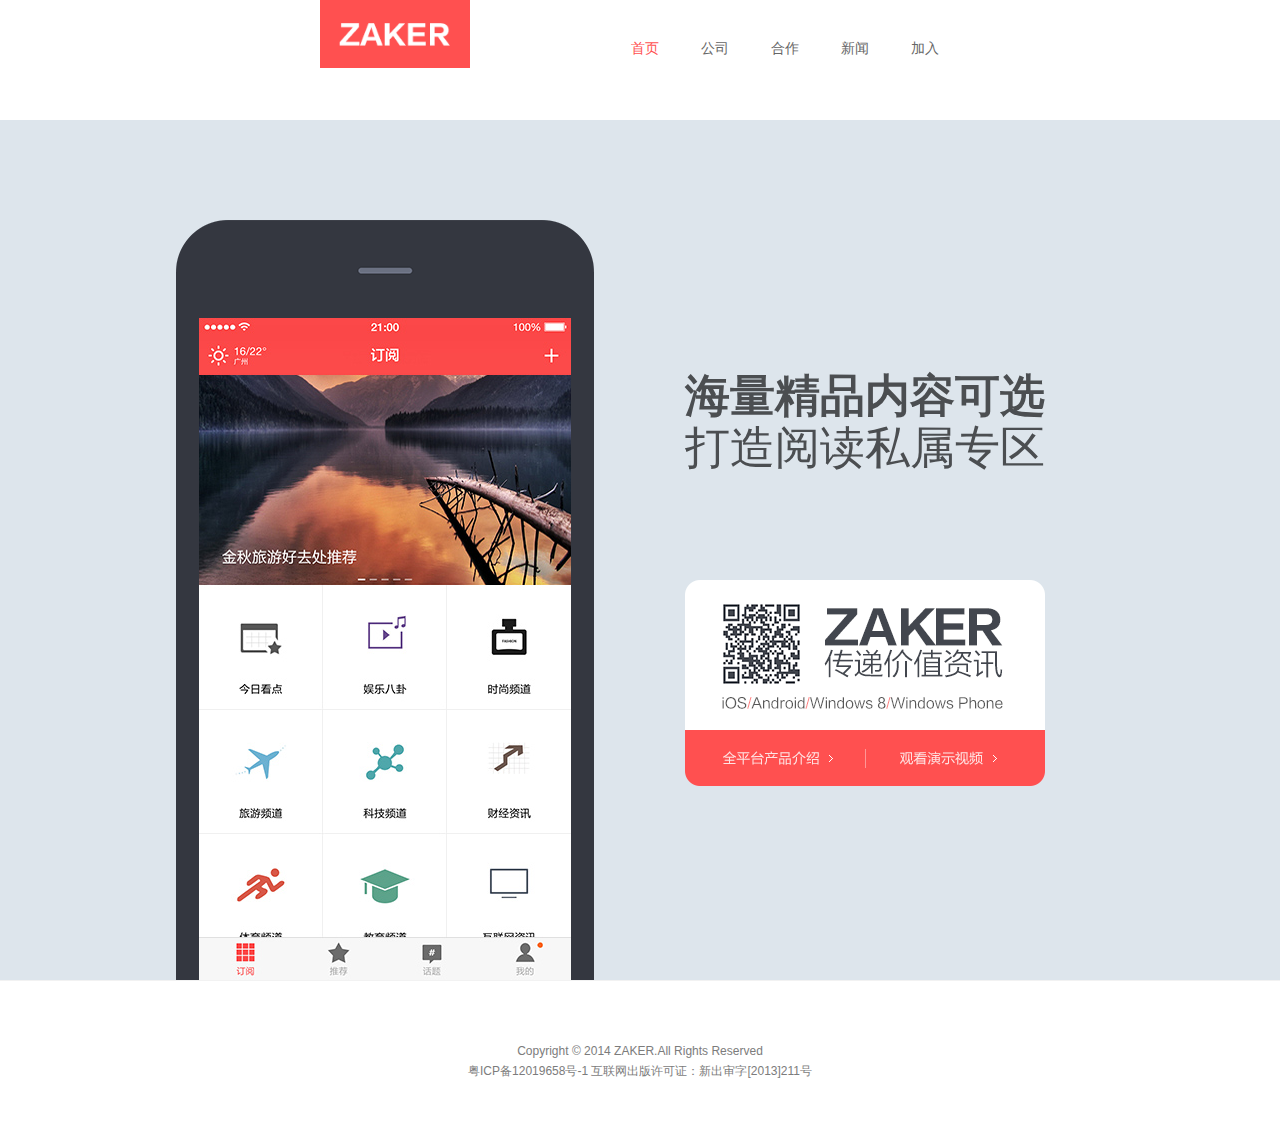
==== hijobs-web/src/main/webapp/index.html @ 9982a7dc "++" ====
<!DOCTYPE html PUBLIC "-//W3C//DTD XHTML 1.0 Transitional//EN" "http://www.w3.org/TR/xhtml1/DTD/xhtml1-transitional.dtd">
<html xmlns="http://www.w3.org/1999/xhtml">
<head>
<meta http-equiv="Content-Type" content="text/html; charset=utf-8" />
<meta http-equiv="X-UA-Compatible" content="IE=edge">
<meta name="renderer" content="webkit">
<title>ZAKER</title>
<meta name="keywords" content="zaker,ZAKER,iPhone软件,iPhone客户端,android软件,wp7软件" />
<meta name="description" content="ZAKER是国内较受欢迎的互动分享和个性化定制的移动阅读平台。它将资讯、博客、报纸、杂志、微信、图片等众多内容，按照用户意愿聚合到一起，实现深度个性化定制。ZAKER具有强大的互动分享功能，可将任何内容通过微博、微信、邮件、短信等转发分享。" /> 
<link href="css/bootstrap.min.css" rel="stylesheet" type="text/css" />
<link href="css/new_style.css" rel="stylesheet" type="text/css" />
<script src="js/jquery-1.10.2.min.js"></script>
<script src="js/bootstrap.min.js"></script>
<script src="js/html5.js"></script>
<script src="js/respond.js"></script>
<script src="js/homepage.js"></script>
<script src="js/video_play.js"></script>
</head>
<body>
<!--导航条-->
	<div id="navigator">
		<div id="navigator_inner">
			<a href="index.html"><img id="logo_img" src="images/new/homepage/LOGO.png" /></a>
			<ul id="na_ul">
				<li class="active_title"><a href="index.html"><span>首页</span></a></li>
				<li><a href="about.html"><span>公司</span></a></li>
				<li><a href="contact.html"><span>合作</span></a></li>
				<li><a href="news.html"><span>新闻</span></a></li>
				<li><a href="job.php.htm"><span>加入</span></a></li>
			</ul>
		</div>
	</div>
<!--正文-->
	<div class="container-fluid">
		<div class="row" id="homepage_main">
		<div class="" id="main_div">
			<div class="row">
				<div class="col-xs-6">
					<div id="pics_div" class="carousel slide pics_div">
						<div class="carousel-inner" role="listbox">
						    <div class="item active">
						      <img src="images/new/homepage/show_1.jpg" />
						    </div>
						    <div class="item">
						      <img src="images/new/homepage/show_3.jpg" />
						    </div>
						    <div class="item">
						      <img src="images/new/homepage/show_2.jpg" />
						    </div>
						</div>
					</div>
				</div>
				<div class="col-xs-6">
					<div id="word_div" class="carousel slide word_div">
						<div class="carousel-inner" role="listbox">
						    <div class="item active">
						      <span class="show_title_b">海量精品内容可选</span>
						      <br />
						      <span class="show_title_n">打造阅读私属专区</span>
						    </div>
						    <div class="item">
						      <span class="show_title_b">精美杂志式排版</span>
						      <br />
						      <span class="show_title_n">赏心悦目</span>
						    </div>
						    <div class="item">
						      <span class="show_title_b">精彩话题深入互动</span>
						      <br />
						      <span class="show_title_n">个性意见随意表达</span>
						    </div>

						</div>
					</div>
					<div class="erweima">
						<img src="images/new/homepage/erweima.png" />
						<div>
							<a href="support.html"><img src="images/new/homepage/view_support.png" id="homepage_support" /></a><img src="images/new/homepage/view_video.png" id="homepage_video" data-src="../static.youku.com/v1.0.0423/v/swf/fi000001.swf-videoids=xodqymdyxmzy0&embedid=mti1ljk4ljeyos42ngiymta1mtuzndecd3d3lm15emfrzxiuy29tai9pbmrlec5odg1s&wd=&vext=pid=&emb=mti1ljk4ljeyos42ngiymta1mtuzndecd3d3lm15emfrzxiuy29tai9pbmrlec5odg1s&bc=&type=0" data-toggle="modal" data-target="#myModal" />
						</div>
					</div>
				</div>
			</div>
		</div>
		</div>
	</div>
	<!-- Modal -->
	<div class="modal fade" id="myModal" tabindex="-1" role="dialog" data-backdrop="static" aria-labelledby="myModalLabel" aria-hidden="true">
	  <div class="modal-dialog">
	    <div class="modal-content">
	      <div class="modal-header">
	        <button type="button" class="close" data-dismiss="modal"><span aria-hidden="true">&times;</span><span class="sr-only">Close</span></button>
	        <h4 class="modal-title" id="myModalLabel">　 　</h4>
	      </div>
	      <div class="modal-body">
	      	<div id="video_play"></div>
	      </div>
	    </div>
	  </div>
	</div>
<!--底部-->
	<div id="footer">
		<div id="footer_inner">
			<span>Copyright © 2014 ZAKER.All Rights Reserved</span>
			<br />
			<a href="http://www.miitbeian.gov.cn/publish/query/indexFirst.action" target="_blank">粤ICP备12019658号-1</a> 互联网出版许可证：<a href="http://www.gapp.gov.cn/zongshu/serviceContent1.shtml?ID=11037" target="_blank">新出审字[2013]211号</a>
		</div>
	</div>

</body>
</html>
---- hijobs-web/src/main/webapp/css/new_style.css ----
/*
 * 初始化
 */
html, body, ul, li, ol, dl, dd, dt, p, h1, h2, h3, h4, h5, h6, form, fieldset, legend, img { margin:0; padding:0; }
fieldset, img { border:none; }
img{display: block;border:0;}
address, caption, cite, code, dfn, th, var { font-style:normal; font-weight:normal; }
ul, ol { list-style:none; }
input { padding-top:0; padding-bottom:0; font-family: "Microsoft YaHei","SimSun","宋体";}
input::-moz-focus-inner { border:none; padding:0; }
select, input { vertical-align:middle; }
select, input, textarea { font-size:12px; margin:0; }
input[type="text"], input[type="password"], textarea { outline-style:none; -webkit-appearance:none; }
textarea { resize:none; }
table { border-collapse:collapse; }
body {min-width:960px; color:#4a4a4a; font:14px "Microsoft YaHei","SimSun","宋体","Arial Narrow",HELVETICA; background:#fff;/* overflow-y:scroll;*/ }
a { color:#666; text-decoration:none; }
a:visited { color:#666; }
a:hover, a:active, a:focus { color:#55c5f3; text-decoration:none; }

/*通用属性*/
.hidden{visibility:hidden;}
#main_div{width:960px;margin:0 auto;}


/*
 * css设置
 */

/* 导航栏 */
#navigator{height:120px;background:#FFF;color:RGB(74,74,74);}
#navigator_inner{ margin: 0 auto; width: 50%; position: relative; }
#na_ul{position:absolute;right:0px;top:0px;height:80px;list-style:none;}
#na_ul li{float:left;width:70px;cursor:pointer;text-align:center;overflow:hidden;margin-top:40px;}
#na_ul li span{/*border-right:1px dashed RGB(190,190,190);*/display:block;}
#na_ul li span.lastTitle{border:none;}
#logo_img{position: absolute;width:150px;}

.active_title span{color:#ff5050;}
.active_title a{color:#ff5050;}

/*底部*/
#footer_inner{font-size:12px;color:RGB(124,124,124);line-height:20px;text-align:center;margin:0 auto;padding:60px 0;border-top:1px solid RGB(242,242,242);}
#footer_inner a{color:RGB(124,124,124);}
/*首页*/
#homepage_main{background-color:RGB(221,229,236);padding-top:100px;}
.pics_div{position: relative;width:418px;height:760px;margin:0 auto;background:url("../images/new/homepage/phone.png")/*tpa=http://www.myzaker.com/images/new/homepage/phone.png*/ left top no-repeat;}
.pics_div .carousel-inner{position: absolute;bottom:0;left:23px;width: initial;width: auto;}
.pics_div .carousel-inner div{float:left;}

.word_div{display: table;margin:0 auto;margin-top:150px; width: 400px; text-align: center; }
.show_title_b,.show_title_n{font-size:45px;color:RGB(75,78,81);line-height: 52px;}
.show_title_b{font-weight: bold;}

#main_div .row{width:100%;}

.erweima{text-align: center;margin-top:106px;}
.erweima img{display: inline-block;*display: inline; *zoom: 1; }

.word_div .carousel-inner>.item.active.left{
	-webkit-transition: opacity 0.6s ease-in-out;
	-moz-transition: opacity 0.6s ease-in-out;
	-o-transition: opacity 0.6s ease-in-out;
	-ms-transition: opacity 0.6s ease-in-out;
	transition: opacity 0.6s ease-in-out;

	-webkit-transition: none;
	-moz-transition: none;
	-o-transition: none;
	-ms-transition: none;
	transition: none;

	left:0;
	opacity:0;
	
	-webkit-transform:none;
	-moz-transform:none;
	-o-transform:none;
	-ms-transform:none;
	transform:none;
	
}

.carousel-inner>.item.active,.carousel-inner>.item.next,.carousel-inner>.item.left{
	
	-webkit-transition: none;
	-moz-transition: none;
	-o-transition: none;
	-ms-transition: none;
	transition: none;
	
	-webkit-transform:none;
	-moz-transform:none;
	-o-transform:none;
	-ms-transform:none;
	transform:none;
}

#homepage_video{
	cursor:pointer;
}
#homepage_support{
	cursor:pointer;
}

/*公司(about)正文*/
#about_main{background-color:#FFF;}
#about_main_inner{ margin: 0 auto;width:960px; position: relative; }

#about_banner img{width:100%}

.about_content{position: relative;width:100%;margin:0 auto;margin-top:50px;}

.about_content_left{padding:0 60px 0 84px;vertical-align: top;display: inline-block;*display: inline; *zoom: 1; font-size:30px;line-height:30px;*line-height:normal;color:#ff5050;}
.about_content_right{display: inline-block;*display: inline; *zoom: 1; width:590px;}
.about_content_s{margin-bottom:26px;}

.about_address a{color:#55c5f3;cursor: pointer;}

.glory_container{width:860px;margin:50px 0;margin-left:84px;}
.glory_half_l,.glory_half_r{width:49%;position: relative;display: inline-block;*display: inline; *zoom: 1; vertical-align: top;}
/*.glory_half_l{border-right:1px solid #e1e1e1;}*/
.glory_half_r{border-left:1px solid #e1e1e1;left:-1px;}

.glory_part{margin-top:120px;}
.glory_top{margin-top:0;}
.glory_year{color:#4a4a4a;margin-bottom:10px;padding-left:0;font-weight:bold;}
.glory_content{min-width:0;max-width:none;display:block;padding:0 30px 30px 0;width:auto;}

.glory_half_r>div>.about_content_left,.glory_half_r>div>.glory_content{padding-left:30px;}
.glory_content>div{border-bottom:1px solid rgb(255,80,80);padding-bottom:30px;margin:0;}
.glory_content>div>span{display:inline-block;*display: inline; *zoom: 1; margin-bottom:15px;}

/* 合作 */
#contact_main_div{width:640px;margin:0 auto;}
.cooperate_img_logos{padding:0;}
.cooperate_img_logos a{float: left;}

/* tab初始化 */
.nav-tabs,.nav-tabs>li.active>a, .nav-tabs>li.active>a:hover, .nav-tabs>li.active>a:focus,.nav-tabs>li>a{border:none;}
.nav-tabs>li.active{border-bottom:2px solid rgb(255,80,80);}
.nav{display: table;margin:0 auto;margin-top:70px;}
.nav>li>a{padding:5px 0;}
.nav>li{margin:0 30px;}
.nav>li>a:hover,.nav>li>a:focus{background-color:#FFF;}

.contact_summary{margin-top:100px;}
.contact_summary > p{margin:20px 0;}
.contact_title{font-size:25px;}
.contact_tel{font-size:25px;margin:4px 0 60px 0;}

.contact_title_sm{font-size:16px;font-weight:bold;padding-bottom:26px;color:RGB(255,80,80);}
.contact_title_black{color:#4a4a4a;}

.contact_title_xs{color:#4a4a4a;font-weight:bold;}

#medium li div.list_content{padding:0 0 54px 63px;}

#media_sign_1 .list_content{background: url("../images/new/contact/1.png")/*tpa=http://www.myzaker.com/images/new/contact/1.png*/ left top no-repeat;}
#media_sign_2 .list_content{background: url("../images/new/contact/2.png")/*tpa=http://www.myzaker.com/images/new/contact/2.png*/ left top no-repeat;}
#media_sign_3 .list_content{background: url("../images/new/contact/3.png")/*tpa=http://www.myzaker.com/images/new/contact/3.png*/ left top no-repeat;}
#media_sign_4 .list_content{background: url("../images/new/contact/4.png")/*tpa=http://www.myzaker.com/images/new/contact/4.png*/ left top no-repeat;}
#media_sign_5 .list_content{background: url("../images/new/contact/5.png")/*tpa=http://www.myzaker.com/images/new/contact/5.png*/ left top no-repeat;}

#media_liability_A .list_content{background: url("../images/new/contact/A.png")/*tpa=http://www.myzaker.com/images/new/contact/A.png*/ left top no-repeat;}
#media_liability_B .list_content{background: url("../images/new/contact/B.png")/*tpa=http://www.myzaker.com/images/new/contact/B.png*/ left top no-repeat;}
#media_liability_C .list_content{background: url("../images/new/contact/C.png")/*tpa=http://www.myzaker.com/images/new/contact/C.png*/ left top no-repeat;}

.cooperate_img{margin:100px 0;display: table;}
.cooperate_img img{margin:0 auto;display:inline;}

/*job*/
#main_div.job_main_content{margin-top:70px;margin-bottom:50px;min-height:800px;}
.job_menu{padding-left:80px;}
.job_menu li a{line-height: 30px;}
.job_detail_info h2,.job_detail_info h3,.job_detail_info h4{line-height:23px;font-size:16px;}
.job_detail_info h2{font-weight:bold;}
.job_detail_info h2+h3,.job_detail_info ul{margin-bottom:30px;}

.job_special{color:rgb(255,80,80);margin-bottom:30px;}

/*news*/
#news_info,#news_video{display: table;width:100%;}

#news_info{margin-top:70px;margin-bottom:50px;min-height:870px;border:1px solid RGB(230,230,230);padding-top:80px;position: relative;}
#news_info a{cursor: pointer;}

#news_info_img{position: absolute;top:-1px;left:-1px;}

#prev_div,#next_div,#video_prev,#video_next{padding:0; bottom: -9px; }
#prev_div,#next_div{bottom: -9px; }
#prev_div img,#next_div img,#video_prev img,#video_next img{cursor: pointer;}
#prev_div img,#video_prev img{float:right;}

.news_info_list{min-height: 800px;}
.news_info_list div{padding-bottom:40px;}
.news_info_list span{display: table-cell;}
.news_info_list div a>span:FIRST-CHILD{padding-right:20px;color:RGB(183,183,183);}

#main_div .next_disable,#main_div .prev_disable{cursor: not-allowed;}

#news_video{margin-bottom:50px;}
#listVideo{margin:20px auto;min-height:180px;}
#listVideo div{float:left;width:240px;cursor:pointer;}

/*清除 bootstrap的过渡动画效果*/
#listVideo *{
	-webkit-transition: none;;
	-moz-transition: none;;
	-o-transition: none;;
	-ms-transition: none;;
	transition: none;;
	
	-webkit-transform:none;
	-moz-transform:none;
	-o-transform:none;
	-ms-transform:none;
	transform:none;

}

/*
 * 基于bootstrap的modal模块,用于zk官网视频/图片/地图的展示播放
 */

#myModal .modal-dialog{width:50%;min-width:500px;margin:30px auto;}
#pics_us .carousel-inner .item img{margin:0 auto;width:100%;}
.modal_prev{position: absolute;left: -80px;top: 50%;cursor: pointer;}
.modal_next{position: absolute;right: -80px;top: 50%;cursor: pointer;}

.pics_us_words{margin:28px 0;}
.pics_us_words span:FIRST-CHILD{font-size:23px;font-weight: bold;}

.modal.in .modal-dialog {
-webkit-transform: none;
-ms-transform: none;
-o-transform: none;
 transform: none;
}

/*
 * 百度地图
 */

#allmap{height: 500px;width:100%;overflow: hidden;margin:0 auto;}
#allmap *{box-sizing:content-box;}
.search_first_td{width:35px;}
.search_last_td{width:110px;}

/*support*/
#support_main #main_div{width:100%;}
#support_imgs img{margin:0 auto;}
#support_imgs div.item_img{border-bottom:1px solid #dcdcdc;}

/*针对IE7的属性*/
#main_div .row .col-xs-6{*padding:0;}
.glory_half_l,.glory_half_r{*display: block;*float:left;}
#contact_main_div .nav-tabs{*width:360px;}
.job_menu{*padding:0;}
.job_detail_info{*padding:0;}
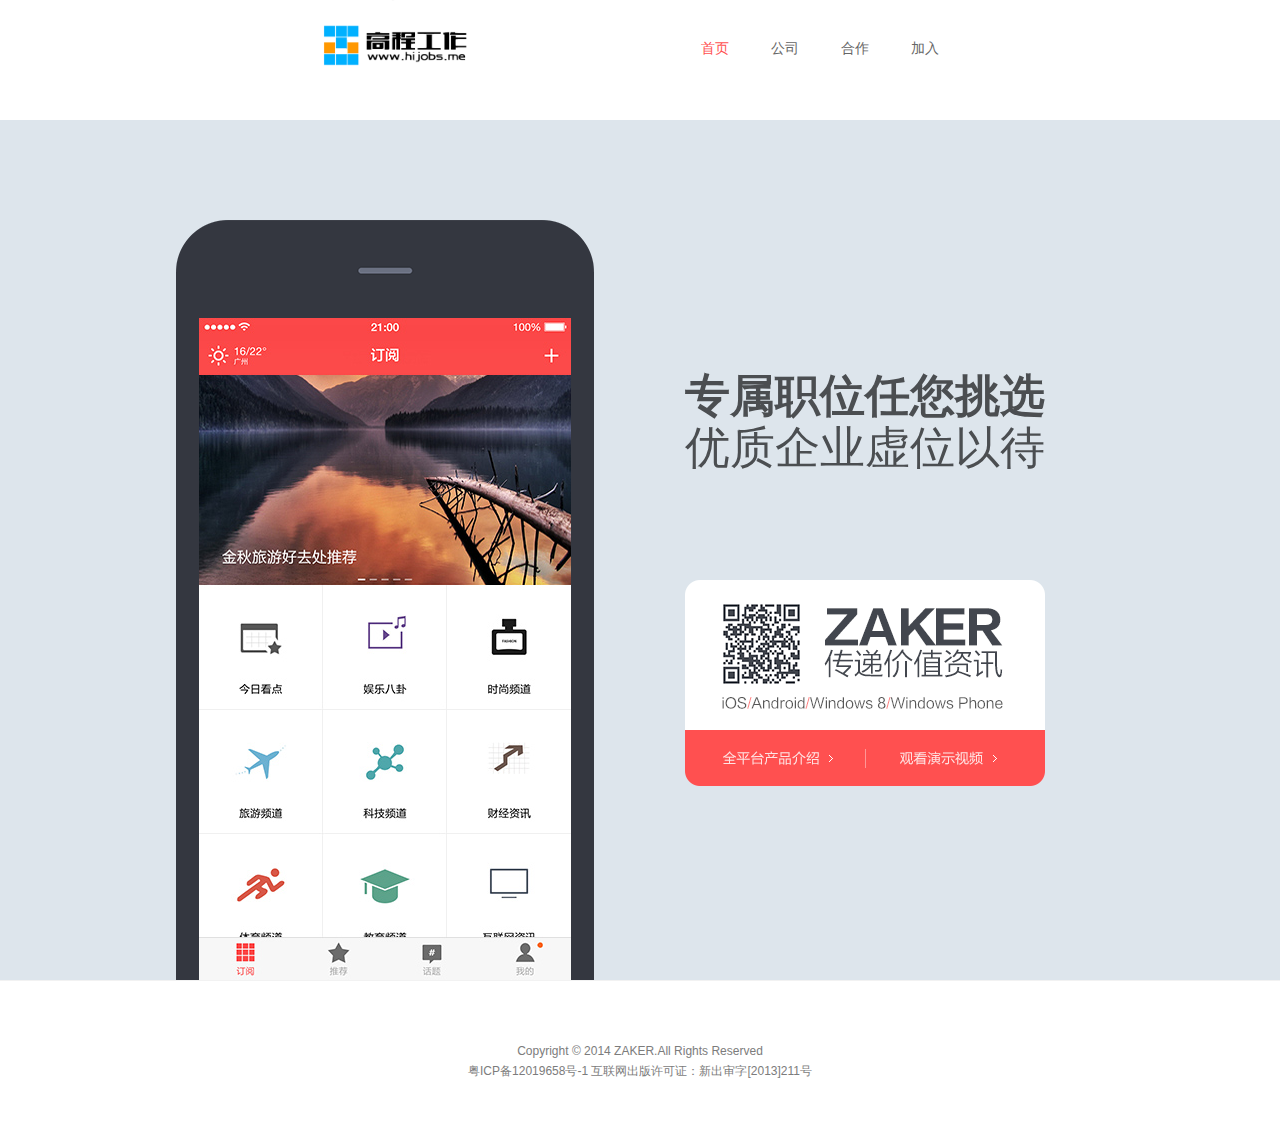
==== commit c9020eb7: "+" ====
--- a/hijobs-web/src/main/webapp/index.html
+++ b/hijobs-web/src/main/webapp/index.html
@@ -4,9 +4,9 @@
 <meta http-equiv="Content-Type" content="text/html; charset=utf-8" />
 <meta http-equiv="X-UA-Compatible" content="IE=edge">
 <meta name="renderer" content="webkit">
-<title>ZAKER</title>
-<meta name="keywords" content="zaker,ZAKER,iPhone软件,iPhone客户端,android软件,wp7软件" />
-<meta name="description" content="ZAKER是国内较受欢迎的互动分享和个性化定制的移动阅读平台。它将资讯、博客、报纸、杂志、微信、图片等众多内容，按照用户意愿聚合到一起，实现深度个性化定制。ZAKER具有强大的互动分享功能，可将任何内容通过微博、微信、邮件、短信等转发分享。" /> 
+<title>高程工作-蓝领招聘第一品牌</title>
+<meta name="keywords" content="hijobs,高程工作,蓝领招聘,蓝领求职,蓝领找工作,实习生就业,手机找工作APP,普工招聘" />
+<meta name="description" content="高程工作是国内首个一站式蓝领招聘服务平台,致力于为3亿蓝领用户提供免费的求职服务.为蓝领人群提供安全,便捷的求职方式." />  
 <link href="css/bootstrap.min.css" rel="stylesheet" type="text/css" />
 <link href="css/new_style.css" rel="stylesheet" type="text/css" />
 <script src="js/jquery-1.10.2.min.js"></script>
@@ -25,7 +25,7 @@
 				<li class="active_title"><a href="index.html"><span>首页</span></a></li>
 				<li><a href="about.html"><span>公司</span></a></li>
 				<li><a href="contact.html"><span>合作</span></a></li>
-				<li><a href="news.html"><span>新闻</span></a></li>
+				<!-- 				<li><a href="news.html"><span>新闻</span></a></li> -->
 				<li><a href="job.php.htm"><span>加入</span></a></li>
 			</ul>
 		</div>
@@ -54,9 +54,9 @@
 					<div id="word_div" class="carousel slide word_div">
 						<div class="carousel-inner" role="listbox">
 						    <div class="item active">
-						      <span class="show_title_b">海量精品内容可选</span>
+						      <span class="show_title_b">专属职位任您挑选</span>
 						      <br />
-						      <span class="show_title_n">打造阅读私属专区</span>
+						      <span class="show_title_n">优质企业虚位以待</span>
 						    </div>
 						    <div class="item">
 						      <span class="show_title_b">精美杂志式排版</span>
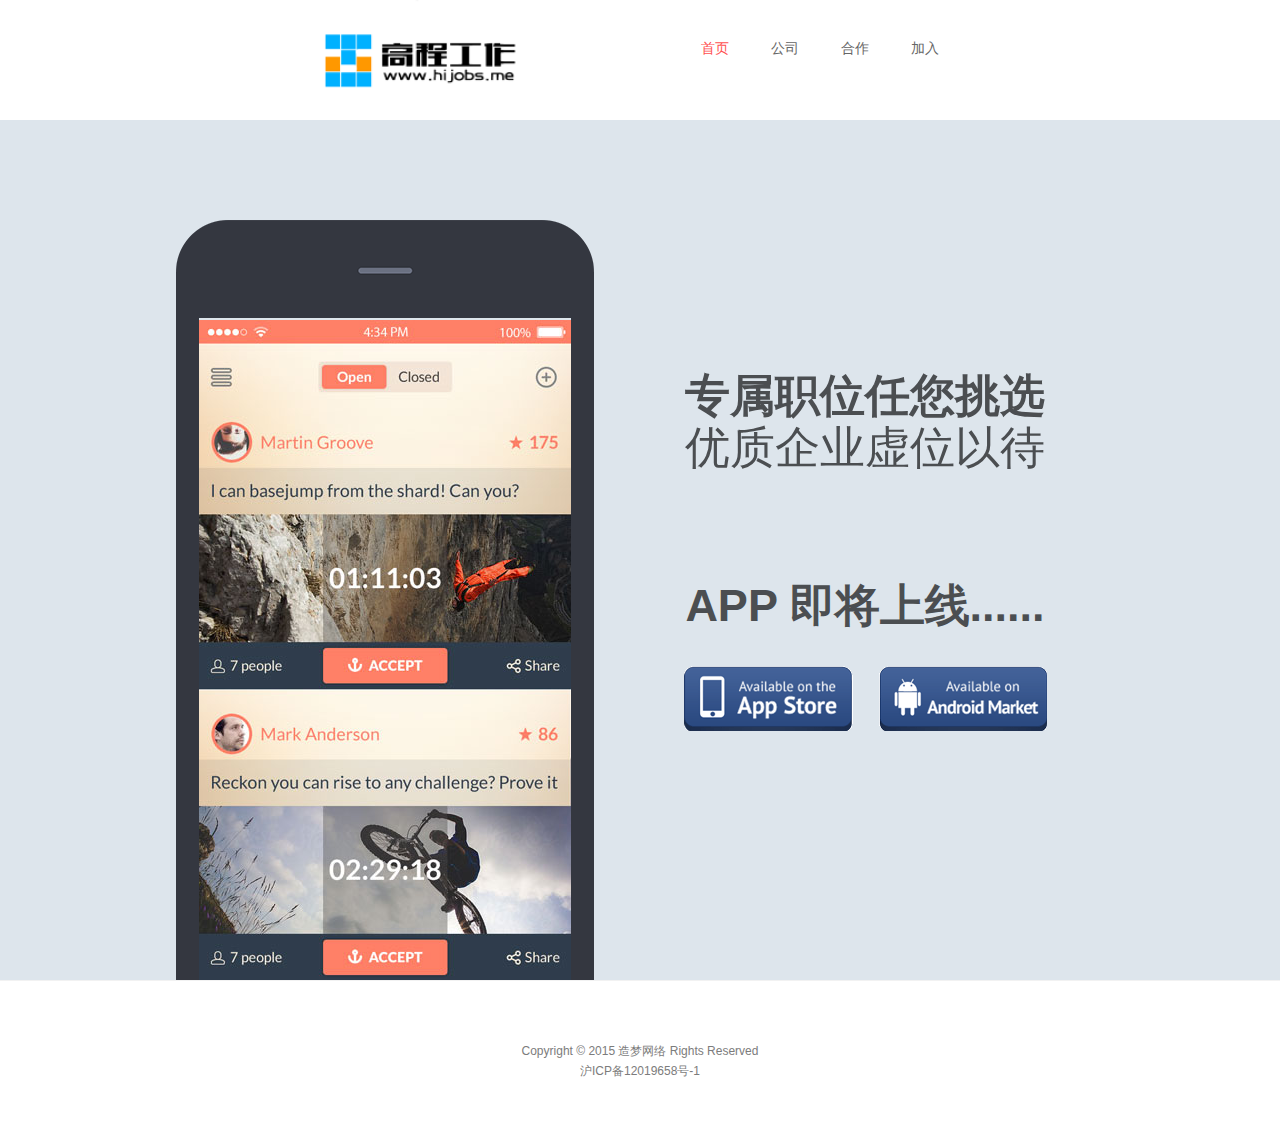
==== commit 8a7774c0: "+" ====
--- a/hijobs-web/src/main/webapp/index.html
+++ b/hijobs-web/src/main/webapp/index.html
@@ -72,10 +72,11 @@
 						</div>
 					</div>
 					<div class="erweima">
+					  	<span class="show_title_b">APP 即将上线......</span>
 						<img src="images/new/homepage/erweima.png" />
-						<div>
-							<a href="support.html"><img src="images/new/homepage/view_support.png" id="homepage_support" /></a><img src="images/new/homepage/view_video.png" id="homepage_video" data-src="../static.youku.com/v1.0.0423/v/swf/fi000001.swf-videoids=xodqymdyxmzy0&embedid=mti1ljk4ljeyos42ngiymta1mtuzndecd3d3lm15emfrzxiuy29tai9pbmrlec5odg1s&wd=&vext=pid=&emb=mti1ljk4ljeyos42ngiymta1mtuzndecd3d3lm15emfrzxiuy29tai9pbmrlec5odg1s&bc=&type=0" data-toggle="modal" data-target="#myModal" />
-						</div>
+<!-- 						<div> -->
+<!-- 							<a href="support.html"><img src="images/new/homepage/view_support.png" id="homepage_support" /></a><img src="images/new/homepage/view_video.png" id="homepage_video" data-src="../static.youku.com/v1.0.0423/v/swf/fi000001.swf-videoids=xodqymdyxmzy0&embedid=mti1ljk4ljeyos42ngiymta1mtuzndecd3d3lm15emfrzxiuy29tai9pbmrlec5odg1s&wd=&vext=pid=&emb=mti1ljk4ljeyos42ngiymta1mtuzndecd3d3lm15emfrzxiuy29tai9pbmrlec5odg1s&bc=&type=0" data-toggle="modal" data-target="#myModal" /> -->
+<!-- 						</div> -->
 					</div>
 				</div>
 			</div>
@@ -99,9 +100,9 @@
 <!--底部-->
 	<div id="footer">
 		<div id="footer_inner">
-			<span>Copyright © 2014 ZAKER.All Rights Reserved</span>
+			<span>Copyright © 2015 造梦网络 Rights Reserved</span>
 			<br />
-			<a href="http://www.miitbeian.gov.cn/publish/query/indexFirst.action" target="_blank">粤ICP备12019658号-1</a> 互联网出版许可证：<a href="http://www.gapp.gov.cn/zongshu/serviceContent1.shtml?ID=11037" target="_blank">新出审字[2013]211号</a>
+			<a href="http://www.miitbeian.gov.cn/publish/query/indexFirst.action" target="_blank">沪ICP备12019658号-1
 		</div>
 	</div>
 
--- a/hijobs-web/src/main/webapp/css/new_style.css
+++ b/hijobs-web/src/main/webapp/css/new_style.css
@@ -34,7 +34,7 @@
 #na_ul li{float:left;width:70px;cursor:pointer;text-align:center;overflow:hidden;margin-top:40px;}
 #na_ul li span{/*border-right:1px dashed RGB(190,190,190);*/display:block;}
 #na_ul li span.lastTitle{border:none;}
-#logo_img{position: absolute;width:150px;}
+#logo_img{position: absolute;width:200px;}
 
 .active_title span{color:#ff5050;}
 .active_title a{color:#ff5050;}
@@ -44,7 +44,7 @@
 #footer_inner a{color:RGB(124,124,124);}
 /*首页*/
 #homepage_main{background-color:RGB(221,229,236);padding-top:100px;}
-.pics_div{position: relative;width:418px;height:760px;margin:0 auto;background:url("../images/new/homepage/phone.png")/*tpa=http://www.myzaker.com/images/new/homepage/phone.png*/ left top no-repeat;}
+.pics_div{position: relative;width:418px;height:760px;margin:0 auto;background:url("../images/new/homepage/phone.png") left top no-repeat;}
 .pics_div .carousel-inner{position: absolute;bottom:0;left:23px;width: initial;width: auto;}
 .pics_div .carousel-inner div{float:left;}
 
@@ -156,15 +156,15 @@
 
 #medium li div.list_content{padding:0 0 54px 63px;}
 
-#media_sign_1 .list_content{background: url("../images/new/contact/1.png")/*tpa=http://www.myzaker.com/images/new/contact/1.png*/ left top no-repeat;}
-#media_sign_2 .list_content{background: url("../images/new/contact/2.png")/*tpa=http://www.myzaker.com/images/new/contact/2.png*/ left top no-repeat;}
-#media_sign_3 .list_content{background: url("../images/new/contact/3.png")/*tpa=http://www.myzaker.com/images/new/contact/3.png*/ left top no-repeat;}
-#media_sign_4 .list_content{background: url("../images/new/contact/4.png")/*tpa=http://www.myzaker.com/images/new/contact/4.png*/ left top no-repeat;}
-#media_sign_5 .list_content{background: url("../images/new/contact/5.png")/*tpa=http://www.myzaker.com/images/new/contact/5.png*/ left top no-repeat;}
-
-#media_liability_A .list_content{background: url("../images/new/contact/A.png")/*tpa=http://www.myzaker.com/images/new/contact/A.png*/ left top no-repeat;}
-#media_liability_B .list_content{background: url("../images/new/contact/B.png")/*tpa=http://www.myzaker.com/images/new/contact/B.png*/ left top no-repeat;}
-#media_liability_C .list_content{background: url("../images/new/contact/C.png")/*tpa=http://www.myzaker.com/images/new/contact/C.png*/ left top no-repeat;}
+#media_sign_1 .list_content{background: url("../images/new/contact/1.png") left top no-repeat;}
+#media_sign_2 .list_content{background: url("../images/new/contact/2.png") left top no-repeat;}
+#media_sign_3 .list_content{background: url("../images/new/contact/3.png") left top no-repeat;}
+#media_sign_4 .list_content{background: url("../images/new/contact/4.png") left top no-repeat;}
+#media_sign_5 .list_content{background: url("../images/new/contact/5.png") left top no-repeat;}
+
+#media_liability_A .list_content{background: url("../images/new/contact/A.png") left top no-repeat;}
+#media_liability_B .list_content{background: url("../images/new/contact/B.png") left top no-repeat;}
+#media_liability_C .list_content{background: url("../images/new/contact/C.png") left top no-repeat;}
 
 .cooperate_img{margin:100px 0;display: table;}
 .cooperate_img img{margin:0 auto;display:inline;}
